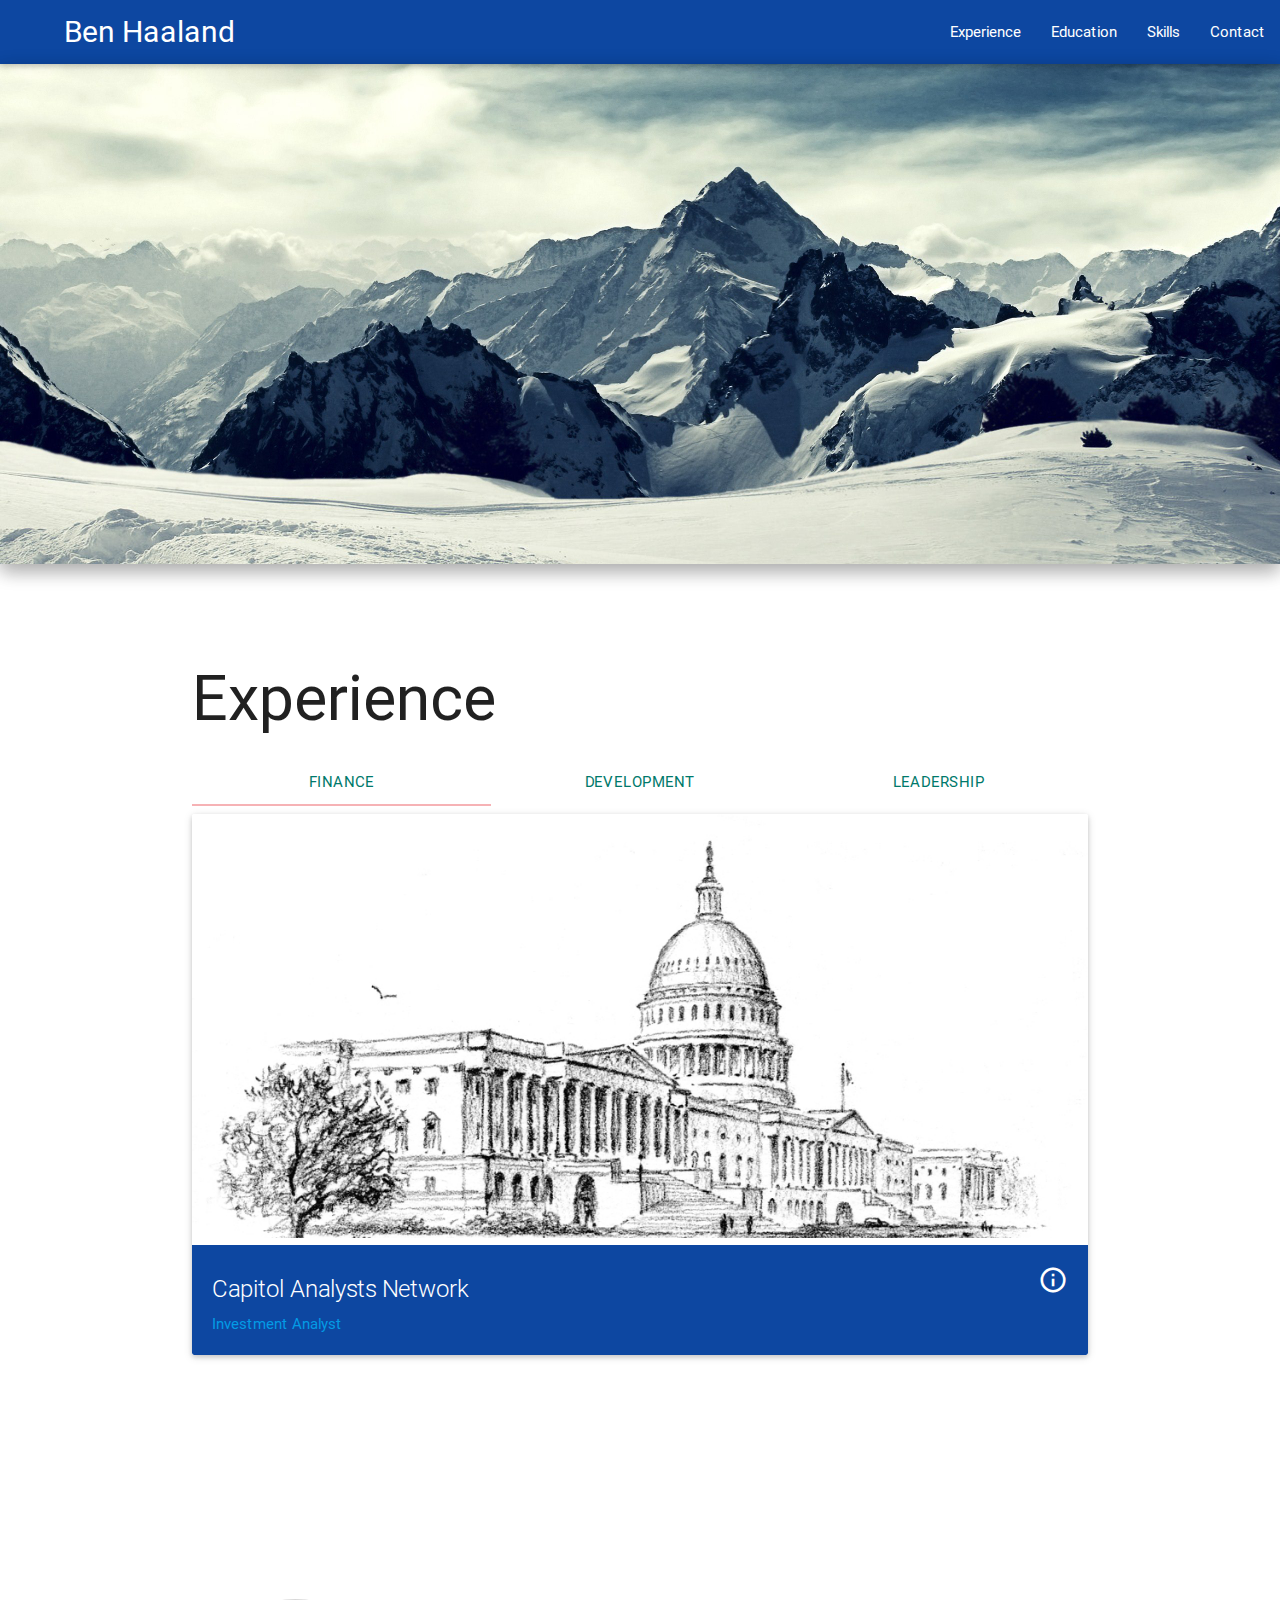
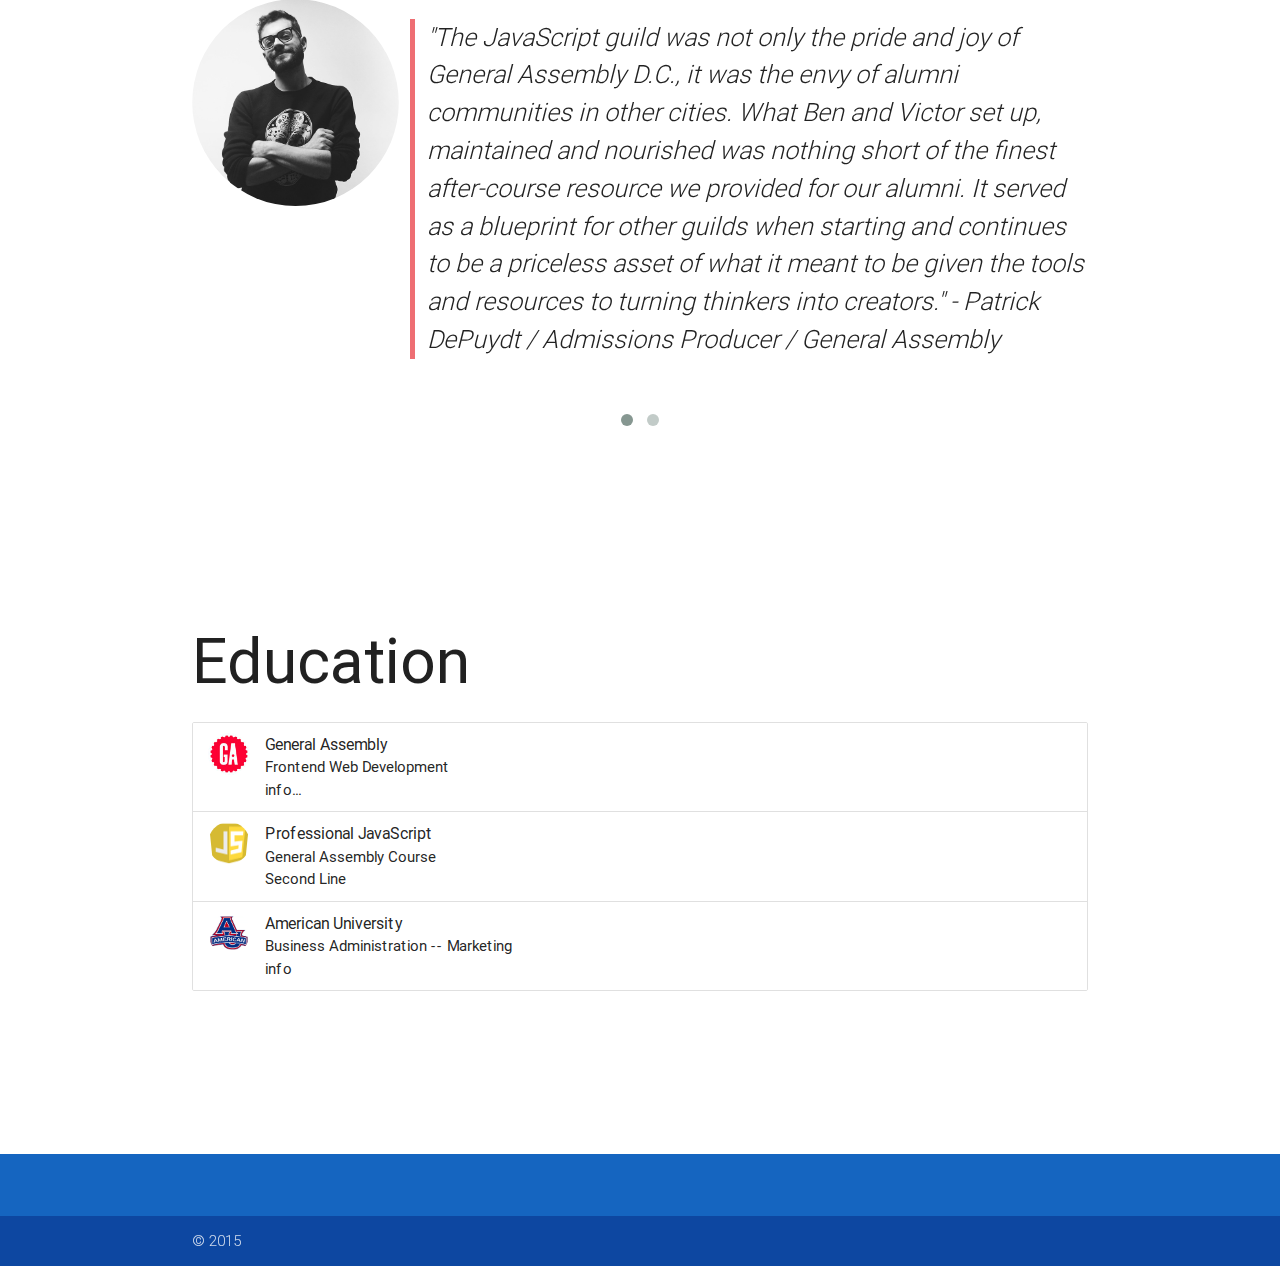
==== index.html @ b1f035a8 "first commit" ====
<!DOCTYPE html>
<!DOCTYPE html>
<html lang="en">
    <head>
        <meta http-equiv="Content-Type" content="text/html; charset=UTF-8"/>
        <meta name="viewport" content="width=device-width, initial-scale=1, maximum-scale=1.0, user-scalable=no"/>
        <title>Ben Haaland</title>

        <!-- CSS -->
        <link href="https://fonts.googleapis.com/icon?family=Material+Icons" rel="stylesheet">
        <link href="css/materialize.css" type="text/css" rel="stylesheet" media="screen,projection"/>
        <link href="css/main.css" type="text/css" rel="stylesheet"/>
        <link rel="stylesheet" href="css/owl.theme.css"/>
        <link rel="stylesheet" href="css/owl.carousel.css"/>

        <!-- Google Icons -->
        <link href="https://fonts.googleapis.com/icon?family=Material+Icons" rel="stylesheet">
        <link rel="stylesheet" href="http://code.ionicframework.com/ionicons/2.0.1/css/ionicons.min.css"/>
    </head>
    <body>

        <!--------------------------->
        <!-- Navigation and Banner -->
        <!--------------------------->

        <nav>
            <div class="nav-wrapper blue darken-4">
                <a href="#!" class="brand-logo"><a href="#footer" class="bh-logo">Ben Haaland</a></a>
                <a href="#" data-activates="mobile-demo" class="button-collapse"><i class="material-icons">menu</i></a>
                <ul class="right hide-on-med-and-down">
                    <li><a href="#first-section">Experience</a></li>
                    <li><a href="#second-section">Education</a></li>
                    <li><a href="#">Skills</a></li>
                    <li><a href="#footer">Contact</a></li>
                </ul>
                <ul class="side-nav" id="mobile-demo">
                    <li><a href="#first-section">Experience</a></li>
                    <li><a href="#second-section">Education</a></li>
                    <li><a href="#">Skills</a></li>
                    <li><a href="#footer">Contact</a></li>
                </ul>
            </div>
        </nav>

        <header>
            <div class="parallax-container top-banner z-depth-2">
                <div class="parallax">
                    <img class="responsive-img" src="img/mountain.jpg">
                </div>
            </div>
        </header>

        <section class="sectional-styles">
            <div class="container">


                <!---------------------------->
                <!-- Tabs of Job Experience -->
                <!---------------------------->


                <h1 class="col s12 first-section section-header" id="first-section">Experience &nbsp<i class="icon ion-settings"></i></h1>
                <div class="row">
                    <div class="col s12">
                        <ul class="tabs">
                            <li class="tab col s4 active">  <a class="teal-text text-darken-2" href="#test1">Finance</a>      </li>
                            <li class="tab col s4">         <a class="teal-text text-darken-2" href="#test2">Development</a>  </li>
                            <li class="tab col s4">         <a class="teal-text text-darken-2" href="#test3">Leadership</a>   </li>
                        </ul>
                    </div>


                    <!------------------------------>
                    <!-- Capitol Analysts Network -->
                    <!------------------------------>


                    <div id="test1" class="col s12">
                        <div class="row">
                            <div class="col s12 banner">
                                <div class="card hoverable">
                                    <div class="card-image waves-effect waves-block waves-light card-image-1">
                                        <img class="activator" src="img/capitol.jpg">
                                    </div>
                                    <div class="card-content blue darken-4">
                                        <span class="card-title activator white-text" text-darken-4">Capitol Analysts Network<i class="small material-icons right">info_outline</i></span>
                                        <p><a href="#">Investment Analyst</a></p>
                                    </div>
                                    <div class="card-reveal">
                                        <span class="card-title grey-text text-darken-4">2011-Present<i class="material-icons right">close</i></span>
                                        <p>Here is some more information about this product that is only revealed once clicked on.</p>
                                    </div>
                                </div>
                            </div>
                        </div>
                    </div>


                    <!---------------------->
                    <!-- Javascript Guild -->
                    <!---------------------->


                    <div id="test2" class="col s12">
                        <div class="row">
                            <div class="col s12 m6 l6 banner">
                                <div class="card hoverable">
                                    <div class="card-image waves-effect waves-block waves-light card-image-1-3">
                                        <img class="activator" src="img/jsguild.jpg">
                                    </div>
                                    <div class="card-content blue darken-4">
                                        <span class="card-title activator white-text" text-darken-4">Javascript Guild<i class="small material-icons right">info_outline</i></span>
                                        <p><a href="#">Co-Founder</a></p>
                                    </div>
                                    <div class="card-reveal">
                                        <span class="card-title grey-text text-darken-4">2011-Present<i class="material-icons right">close</i></span>
                                        <p>Here is some more information about this product that is only revealed once clicked on.</p>
                                    </div>
                                </div>
                            </div>


                            <!----------------------->
                            <!-- District Dwelling -->
                            <!----------------------->


                            <div class="col s12 m6 l6 banner">
                                <div class="card hoverable">
                                    <div class="card-image waves-effect waves-block waves-light card-image-1-3">
                                        <img class="activator" src="img/districtdwelling.png">
                                    </div>
                                    <div class="card-content blue darken-4">
                                        <span class="card-title activator white-text" text-darken-4">District Dwelling<i class="small material-icons right">info_outline</i></span>
                                        <p><a href="#">Developer</a></p>
                                    </div>
                                    <div class="card-reveal">
                                        <span class="card-title grey-text text-darken-4">January-Present<i class="material-icons right">close</i></span>
                                        <p>Here is some more information about this product that is only revealed once clicked on.</p>
                                    </div>
                                </div>
                            </div>
                        </div>
                    </div>


                    <!------------------------->
                    <!-- American University -->
                    <!------------------------->


                    <div id="test3" class="col s12">
                        <div class="row">
                            <div class="col s12 m6 l4 banner">
                                <div class="card hoverable">
                                    <div class="card-image waves-effect waves-block waves-light card-image-1-3">
                                        <img class="activator" src="img/AUlogo.png">
                                    </div>
                                    <div class="card-content blue darken-4">
                                        <span class="card-title activator white-text" text-darken-4">American University<i class="small material-icons right">info_outline</i></span>
                                        <p><a href="#">Orientation Leader</a></p>
                                    </div>
                                    <div class="card-reveal">
                                        <span class="card-title grey-text text-darken-4">2011-Present<i class="material-icons right">close</i></span>
                                        <p>Here is some more information about this product that is only revealed once clicked on.</p>
                                    </div>
                                </div>
                            </div>
                        </div>
                    </div>
                </div>
            </div>
        </section>


        <!------------------------>
        <!--Testimonials section-->
        <!------------------------>


        <section class="sectional-styles" id="quotes">
            <div class="container quote-slider valign-wrapper">
                <div id="owl-example" class="owl-carousel quote valign">
                    <div class="row">
                        <img src="img/pat.jpg" alt="picture of pat" class="circle col s3"/>
                        <blockquote class="flow-text col s9">"The JavaScript guild was not only the pride and joy of General Assembly D.C., it was the envy of alumni communities in other cities. What Ben and Victor set up, maintained and nourished was nothing short of the finest after-course resource we provided for our alumni. It served as a blueprint for other guilds when starting and continues to be a priceless asset of what it meant to be given the tools and resources to turning thinkers into creators." - Patrick DePuydt / Admissions Producer / General Assembly</blockquote>
                    </div>
                    <div class="row">
                        <img src="img/pat.jpg" alt="picture of quote" class="circle col s3"/>
                        <blockquote class="flow-text col s9">"Lorem ipsum dolor sit amet, consectetur adipisicing elit. Accusamus architecto at culpa delectus dignissimos error expedita facilis, iusto, laborum nihil possimus quibusdam repellendus suscipit? Beatae doloribus expedita impedit obcaecati repellendus." - Patrick DePuydt / Admissions Producer / General Assembly</blockquote>
                    </div>
                </div>
            </div>
        </section>


        <!--------------------->
        <!--Education Section-->
        <!--------------------->


        <section class="sectional-styles">
            <div class="container">
                <h1 class="col s12 second-section section-header" id="second-section">Education &nbsp<i class="icon ion-university"></i></h1>
                <ul class="collection">
                    <li class="collection-item avatar">
                        <img src="img/ga.jpg" alt="general assembly logo" class="circle">
                        <span class="title">General Assembly</span>
                        <p>Frontend Web Development <br>
                            info...
                        </p>
                    </li>

                    <li class="collection-item avatar">
                        <img src="img/js.jpeg" alt="javascript logo" class="circle"/>
                        <span class="title">Professional JavaScript</span>
                        <p>General Assembly Course <br>
                            Second Line
                        </p>
                    </li>

                    <li class="collection-item avatar">
                        <img src="img/au.jpg" alt="american university logo" class="circle"/>
                        <span class="title">American University</span>
                        <p>Business Administration -- Marketing <br>
                            info
                        </p>
                    </li>
                </ul>
            </div>
        </section>


        <!------------------>
        <!--Footer Section-->
        <!------------------>


        <footer class="page-footer blue darken-3" id="footer">
            <div class="container">
                <div class="row center center-align">
                    <h3><a class="col s3 grey-text text-lighten-3" href="https://twitter.com/1030club"><i class="icon social-icon ion-social-twitter"></i></a></h3>
                    <h3><a class="col s3 grey-text text-lighten-3" href="https://github.com/The1030Club"><i class="icon social-icon ion-social-github"></i></a></h3>
                    <h3><a class="col s3 grey-text text-lighten-3" href="https://www.linkedin.com/pub/benjamin-haaland/1b/1b3/614"><i class="icon social-icon ion-social-linkedin-outline"></i></a></h3>
                    <h3><a class="col s3 grey-text text-lighten-3" href=""><i class="icon social-icon ion-ios-email"></i></a></h3>
                </div>
            </div>
            <div class="footer-copyright blue darken-4">
                <div class="container">
                    © 2015
                </div>
            </div>
        </footer>


        <!--  Scripts-->
        <script src="https://code.jquery.com/jquery-2.1.1.min.js"></script>
        <script src="js/materialize.js"></script>
        <script src="js/owl.carousel.js"></script>
        <script src="js/main.js"></script>

    </body>
</html>
---- css/main.css ----
.bottom {
    margin-top: 400px;
}

.parallax-container {
    height: 500px;
}

.sectional-styles {
    padding-bottom: 10%;
    border-bottom: 1px solid black 80%;
}

.card {
    margin-bottom: 5%;
}

.first-section {
    margin-top: 100px;
}

.social-icon {
    height: 100px;
}

.bh-logo {
    font-size: 2rem;
    padding: 0 0 0 5%;
}

.quote-slider {
    height: 500px;
    font-style: italic;
}

.section-header {

}
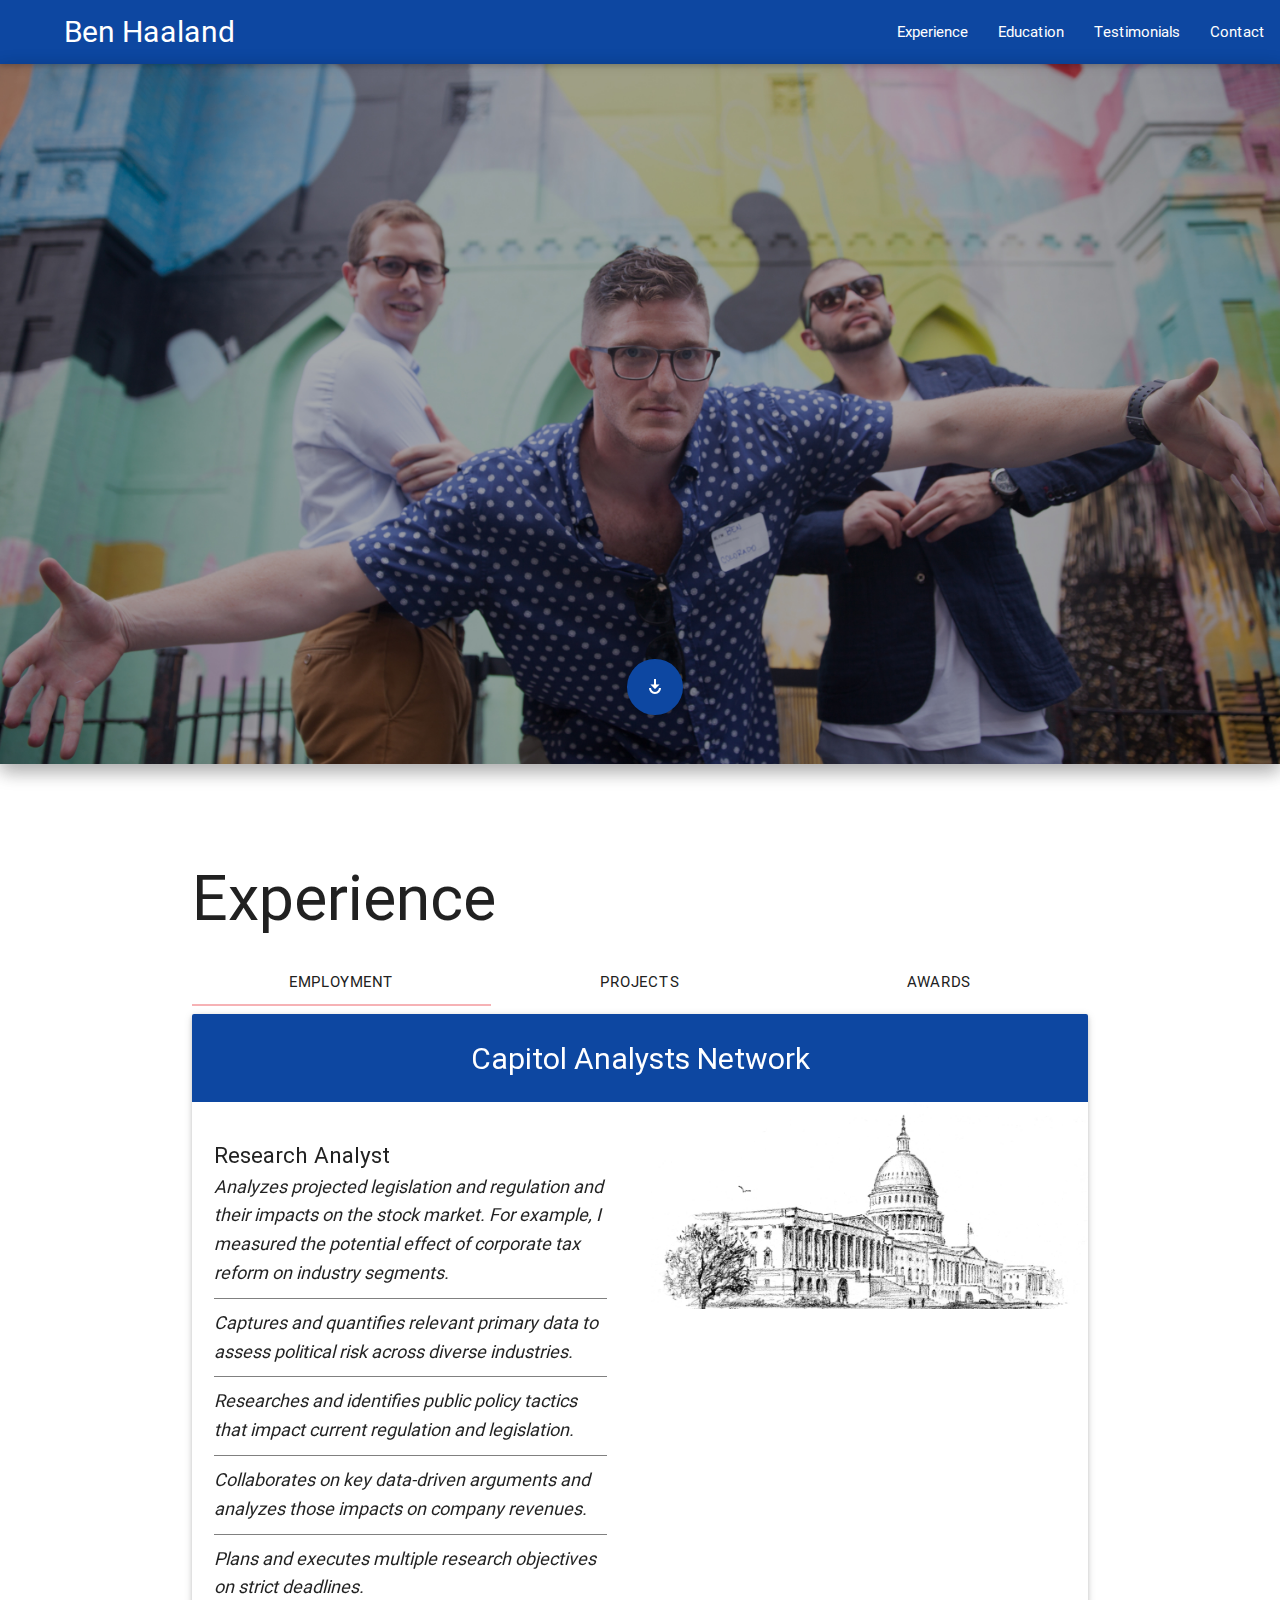
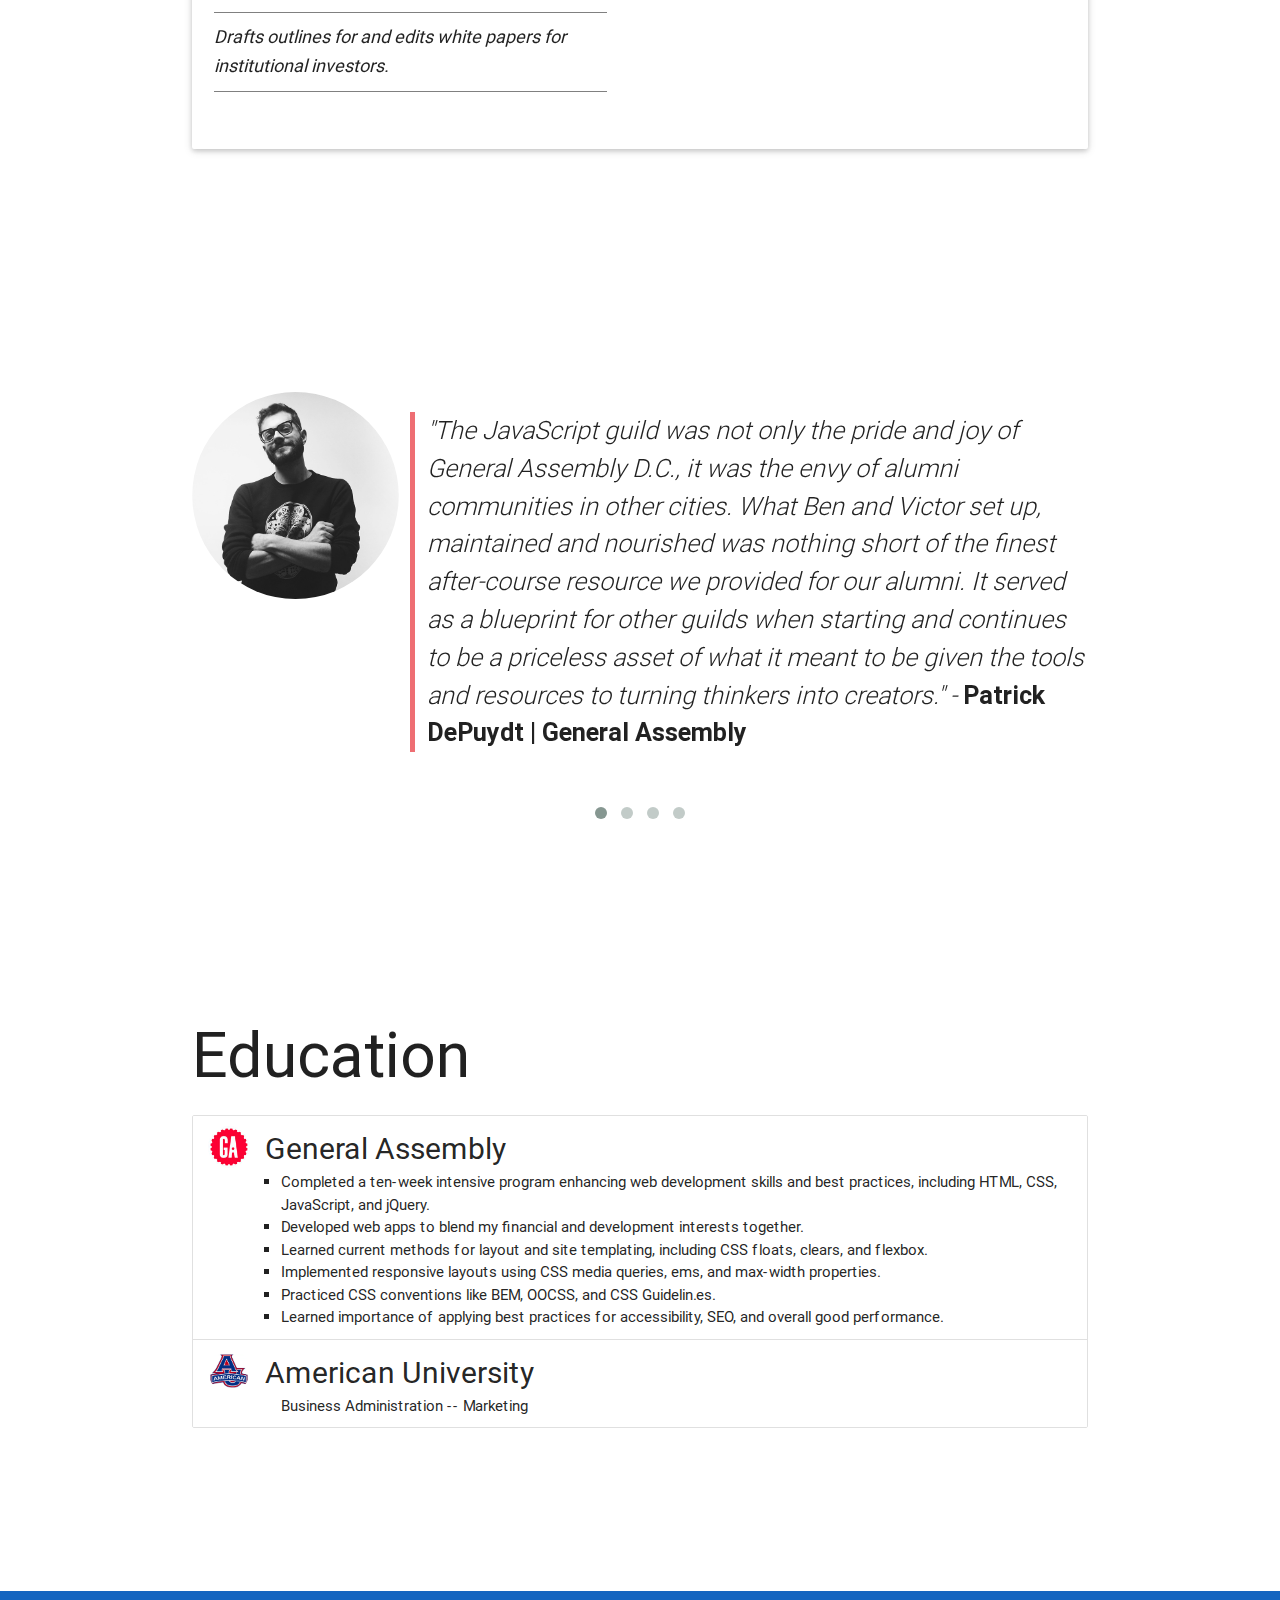
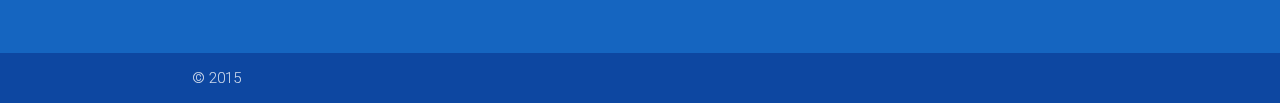
==== commit e32bf736: "adding resume HTML and some style changes" ====
--- a/index.html
+++ b/index.html
@@ -30,13 +30,13 @@
                 <ul class="right hide-on-med-and-down">
                     <li><a href="#first-section">Experience</a></li>
                     <li><a href="#second-section">Education</a></li>
-                    <li><a href="#">Skills</a></li>
+                    <li><a href="#third-section">Testimonials</a></li>
                     <li><a href="#footer">Contact</a></li>
                 </ul>
                 <ul class="side-nav" id="mobile-demo">
                     <li><a href="#first-section">Experience</a></li>
                     <li><a href="#second-section">Education</a></li>
-                    <li><a href="#">Skills</a></li>
+                    <li><a href="#third-section">Testimonials</a></li>
                     <li><a href="#footer">Contact</a></li>
                 </ul>
             </div>
@@ -45,7 +45,8 @@
         <header>
             <div class="parallax-container top-banner z-depth-2">
                 <div class="parallax">
-                    <img class="responsive-img" src="img/mountain.jpg">
+                    <img class="responsive-img-header" src="img/beastyboys.jpg">
+                    <a class="btn-floating btn-large waves-effect waves-light blue darken-4 down-arrow-btn"><i class="material-icons">play_for_work</i></a>
                 </div>
             </div>
         </header>
@@ -63,111 +64,124 @@
                 <div class="row">
                     <div class="col s12">
                         <ul class="tabs">
-                            <li class="tab col s4 active">  <a class="teal-text text-darken-2" href="#test1">Finance</a>      </li>
-                            <li class="tab col s4">         <a class="teal-text text-darken-2" href="#test2">Development</a>  </li>
-                            <li class="tab col s4">         <a class="teal-text text-darken-2" href="#test3">Leadership</a>   </li>
+                            <li class="tab col s4 active">  <a class="grey-text text-darken-4" href="#test1">Employment</a></li>
+                            <li class="tab col s4">         <a class="grey-text text-darken-4" href="#test2">Projects</a></li>
+                            <li class="tab col s4">         <a class="grey-text text-darken-4" href="#test3">Awards</a></li>
                         </ul>
                     </div>
 
 
-                    <!------------------------------>
-                    <!-- Capitol Analysts Network -->
-                    <!------------------------------>
+                    <!--&lt;!&ndash;--------------------------&ndash;&gt;-->
+                    <!--&lt;!&ndash; Capitol Analysts Network &ndash;&gt;-->
+                    <!--&lt;!&ndash;--------------------------&ndash;&gt;-->
 
 
                     <div id="test1" class="col s12">
                         <div class="row">
                             <div class="col s12 banner">
                                 <div class="card hoverable">
-                                    <div class="card-image waves-effect waves-block waves-light card-image-1">
-                                        <img class="activator" src="img/capitol.jpg">
-                                    </div>
-                                    <div class="card-content blue darken-4">
-                                        <span class="card-title activator white-text" text-darken-4">Capitol Analysts Network<i class="small material-icons right">info_outline</i></span>
-                                        <p><a href="#">Investment Analyst</a></p>
-                                    </div>
-                                    <div class="card-reveal">
-                                        <span class="card-title grey-text text-darken-4">2011-Present<i class="material-icons right">close</i></span>
-                                        <p>Here is some more information about this product that is only revealed once clicked on.</p>
-                                    </div>
-                                </div>
-                            </div>
-                        </div>
-                    </div>
-
-
-                    <!---------------------->
-                    <!-- Javascript Guild -->
-                    <!---------------------->
+                                    <div class="row">
+                                        <h1 class="s12 center-align job-workplace blue darken-4 white-text">Capitol Analysts Network</h1>
+                                        <div class="col s12 m6">
+                                            <ul class="job-task-list">
+                                                <li class="job-title">Research Analyst</li>
+                                                <li class="job-tasks">Analyzes projected legislation and regulation and their impacts on the stock market. For example, I measured the potential effect of corporate tax reform on industry segments.</li>
+                                                <li class="job-tasks">Captures and quantifies relevant primary data to assess political risk across diverse industries.</li>
+                                                <li class="job-tasks">Researches and identifies public policy tactics that impact current regulation and legislation.</li>
+                                                <li class="job-tasks">Collaborates on key data-driven arguments and analyzes those impacts on company revenues.</li>
+                                                <li class="job-tasks">Plans and executes multiple research objectives on strict deadlines.</li>
+                                                <li class="job-tasks">Drafts outlines for and edits white papers for institutional investors.</li>
+                                            </ul>
+                                        </div>
+                                        <img src="img/capitol.jpg" alt="US Capitol" class="col s12 m6 responsive-img"/>
+                                    </div>
+                                </div>
+                            </div>
+                        </div>
+                    </div>
+
+
+                    <!--&lt;!&ndash;------------------&ndash;&gt;-->
+                    <!--&lt;!&ndash; Javascript Guild &ndash;&gt;-->
+                    <!--&lt;!&ndash;------------------&ndash;&gt;-->
 
 
                     <div id="test2" class="col s12">
                         <div class="row">
-                            <div class="col s12 m6 l6 banner">
-                                <div class="card hoverable">
-                                    <div class="card-image waves-effect waves-block waves-light card-image-1-3">
-                                        <img class="activator" src="img/jsguild.jpg">
-                                    </div>
-                                    <div class="card-content blue darken-4">
-                                        <span class="card-title activator white-text" text-darken-4">Javascript Guild<i class="small material-icons right">info_outline</i></span>
-                                        <p><a href="#">Co-Founder</a></p>
-                                    </div>
-                                    <div class="card-reveal">
-                                        <span class="card-title grey-text text-darken-4">2011-Present<i class="material-icons right">close</i></span>
-                                        <p>Here is some more information about this product that is only revealed once clicked on.</p>
-                                    </div>
-                                </div>
-                            </div>
-
-
-                            <!----------------------->
-                            <!-- District Dwelling -->
-                            <!----------------------->
-
-
-                            <div class="col s12 m6 l6 banner">
-                                <div class="card hoverable">
-                                    <div class="card-image waves-effect waves-block waves-light card-image-1-3">
-                                        <img class="activator" src="img/districtdwelling.png">
-                                    </div>
-                                    <div class="card-content blue darken-4">
-                                        <span class="card-title activator white-text" text-darken-4">District Dwelling<i class="small material-icons right">info_outline</i></span>
-                                        <p><a href="#">Developer</a></p>
-                                    </div>
-                                    <div class="card-reveal">
-                                        <span class="card-title grey-text text-darken-4">January-Present<i class="material-icons right">close</i></span>
-                                        <p>Here is some more information about this product that is only revealed once clicked on.</p>
-                                    </div>
-                                </div>
-                            </div>
-                        </div>
-                    </div>
-
-
-                    <!------------------------->
-                    <!-- American University -->
-                    <!------------------------->
+                            <div class="col s12 m6 banner">
+                                <div class="card  hoverable">
+                                    <div class="row">
+                                        <h1 class="s12 center-align job-workplace blue darken-4 white-text">JavaScript Guild</h1>
+                                        <div class="col s12">
+                                            <ul class="job-task-list">
+                                                <li class="job-title">Co-Founder</li>
+                                                <li class="job-tasks">Co-founded a JavaScript club to learn JavaScript techniques and best practices.</li>
+                                                <li class="job-tasks">Organizes and communicates curriculum for the group’s meetups.</li>
+                                                <li class="job-tasks">Identifies and facilitates guest speakers including full-time developers from Vox and iStrategyLabs for workshops and tutorials.</li>
+                                                <li class="job-tasks">Secured sponsorship for the club including a workspace, food and beverages.</li>
+                                            </ul>
+                                        </div>
+                                    </div>
+                                </div>
+                            </div>
+
+
+                            <!--&lt;!&ndash;-------------------&ndash;&gt;-->
+                            <!--&lt;!&ndash; District Dwelling &ndash;&gt;-->
+                            <!--&lt;!&ndash;-------------------&ndash;&gt;-->
+
+
+                            <div class="col s12 m6 banner">
+                                <div class="card  hoverable">
+                                    <div class="row">
+                                        <h1 class="s12 center-align job-workplace blue darken-4 white-text">Developer</h1>
+                                        <div class="col s12">
+                                            <ul class="job-task-list">
+                                                <li class="job-title">Freelance</li>
+                                                <li class="job-tasks">Developing a platform for a home health application,<a href="https://districtdwelling.com">&nbsp;District Dwelling</a>.</li>
+                                                <li class="job-tasks">Developing a web application for a beer delivery service, <a href="https://beersherpa.co">&nbsp;Beer Sherpa.</a></li>
+                                                <li class="job-tasks">Finished multiple static sites for clients across multiple industries.</li>
+                                            </ul>
+                                        </div>
+                                    </div>
+                                </div>
+                            </div>
+                        </div>
+                    </div>
+
+
+                    <!--&lt;!&ndash;---------------------&ndash;&gt;-->
+                    <!--&lt;!&ndash; American University &ndash;&gt;-->
+                    <!--&lt;!&ndash;---------------------&ndash;&gt;-->
 
 
                     <div id="test3" class="col s12">
-                        <div class="row">
-                            <div class="col s12 m6 l4 banner">
-                                <div class="card hoverable">
-                                    <div class="card-image waves-effect waves-block waves-light card-image-1-3">
-                                        <img class="activator" src="img/AUlogo.png">
-                                    </div>
-                                    <div class="card-content blue darken-4">
-                                        <span class="card-title activator white-text" text-darken-4">American University<i class="small material-icons right">info_outline</i></span>
-                                        <p><a href="#">Orientation Leader</a></p>
-                                    </div>
-                                    <div class="card-reveal">
-                                        <span class="card-title grey-text text-darken-4">2011-Present<i class="material-icons right">close</i></span>
-                                        <p>Here is some more information about this product that is only revealed once clicked on.</p>
-                                    </div>
-                                </div>
-                            </div>
-                        </div>
-                    </div>
+                        <div class="col s12 m6 banner">
+                            <div class="card  hoverable">
+                                <div class="row">
+                                    <h1 class="s12 center-align job-workplace blue darken-4 white-text">Graduation Speaker</h1>
+                                    <div class="col s12">
+                                        <ul class="job-task-list">
+                                            <li class="job-title">General Assembly</li>
+                                            <li class="job-tasks">Spoke with my JavaScript Guild co-founder, Victor Salcedo, on how giving back to a community can inspire personal growth.</li>
+                                        </ul>
+                                    </div>
+                                </div>
+                            </div>
+                        </div>
+                        <div class="col s12 m6 banner">
+                            <div class="card  hoverable">
+                                <div class="row">
+                                    <h1 class="s12 center-align job-workplace blue darken-4 white-text">Hackathon Winner</h1>
+                                    <div class="col s12">
+                                        <ul class="job-task-list">
+                                            <li class="job-title">General Assembly</li>
+                                            <li class="job-tasks">Served as front-end lead on winning team and built rapid HTML prototype of team’s site project.</li>
+                                        </ul>
+                                    </div>
+                                </div>
+                            </div>
+                        </div>
                 </div>
             </div>
         </section>
@@ -179,20 +193,28 @@
 
 
         <section class="sectional-styles" id="quotes">
-            <div class="container quote-slider valign-wrapper">
+            <div class="container quote-slider valign-wrapper" id="third-section">
                 <div id="owl-example" class="owl-carousel quote valign">
                     <div class="row">
                         <img src="img/pat.jpg" alt="picture of pat" class="circle col s3"/>
-                        <blockquote class="flow-text col s9">"The JavaScript guild was not only the pride and joy of General Assembly D.C., it was the envy of alumni communities in other cities. What Ben and Victor set up, maintained and nourished was nothing short of the finest after-course resource we provided for our alumni. It served as a blueprint for other guilds when starting and continues to be a priceless asset of what it meant to be given the tools and resources to turning thinkers into creators." - Patrick DePuydt / Admissions Producer / General Assembly</blockquote>
-                    </div>
-                    <div class="row">
-                        <img src="img/pat.jpg" alt="picture of quote" class="circle col s3"/>
-                        <blockquote class="flow-text col s9">"Lorem ipsum dolor sit amet, consectetur adipisicing elit. Accusamus architecto at culpa delectus dignissimos error expedita facilis, iusto, laborum nihil possimus quibusdam repellendus suscipit? Beatae doloribus expedita impedit obcaecati repellendus." - Patrick DePuydt / Admissions Producer / General Assembly</blockquote>
-                    </div>
+                        <blockquote class="flow-text col s9">"The JavaScript guild was not only the pride and joy of General Assembly D.C., it was the envy of alumni communities in other cities. What Ben and Victor set up, maintained and nourished was nothing short of the finest after-course resource we provided for our alumni. It served as a blueprint for other guilds when starting and continues to be a priceless asset of what it meant to be given the tools and resources to turning thinkers into creators." - <span class="quote-author">Patrick DePuydt | General Assembly</span></blockquote>
+                    </div>
+                    <div class="row">
+                        <img src="img/courtney.png" alt="picture of quote" class="circle col s3"/>
+                        <blockquote class="flow-text col s9">"Ben has an intellectual hunger of a bear and the demeanor and intelligence of a Buddhist owl. His work ethic, curiosity and ability to learn quickly gives him a big advantage over most people. Ben is always quick to step up and take a larger role when needed and has proved to be a thoughtful and inclusive leader." - <span class="quote-author">Courtney Baker | District Dwelling</span></blockquote>
+                    </div>
+                    <div class="row">
+                        <img src="img/william.png" alt="picture of quote" class="circle col s3"/>
+                        <blockquote class="flow-text col s9">"Ben's intelligence, enthusiasm and uplifting demeanor make him an invaluable asset to any team. He maintains an extraordinarily high standard for quality and a perpetual desire to expand his knowledge and improve. With his rare package of skills and desirable personal qualities, working with Ben is productive, innovative and joyful." - <span class="quote-author">William Nutt | briefi.ng</span></blockquote>
+                    </div>
+                    <div class="row">
+                        <img src="img/eve.png" alt="picture of quote" class="circle col s3"/>
+                        <blockquote class="flow-text col s9">"I really enjoy working with Ben:  he is energetic, cheerful, modest, personable, and a great team player.   Among his "lead from behind" contributions to our firm, he has driven technology and efficiency standards higher, which has enhanced productivity, team engagement and productivity.  Go, Ben!" - <span class="quote-author">Eve Kendall | Capitol Analysts Network</span></blockquote>
+                    </div>
+
                 </div>
             </div>
         </section>
-
 
         <!--------------------->
         <!--Education Section-->
@@ -205,26 +227,23 @@
                 <ul class="collection">
                     <li class="collection-item avatar">
                         <img src="img/ga.jpg" alt="general assembly logo" class="circle">
-                        <span class="title">General Assembly</span>
-                        <p>Frontend Web Development <br>
-                            info...
-                        </p>
+                        <span class="education-sponsor">General Assembly</span>
+                        <ul class="education-task-list">
+                            <li class="education-task">Completed a ten-week intensive program enhancing web development skills and best practices, including HTML, CSS, JavaScript, and jQuery.</li>
+                            <li class="education-task">Developed web apps to blend my financial and development interests together.</li>
+                            <li class="education-task">Learned current methods for layout and site templating, including CSS floats, clears, and flexbox.</li>
+                            <li class="education-task">Implemented responsive layouts using CSS media queries, ems, and max-width properties.</li>
+                            <li class="education-task">Practiced CSS conventions like BEM, OOCSS, and CSS Guidelin.es.</li>
+                            <li class="education-task">Learned importance of applying best practices for accessibility, SEO, and overall good performance.</li>
+
+                        </ul>
                     </li>
 
-                    <li class="collection-item avatar">
-                        <img src="img/js.jpeg" alt="javascript logo" class="circle"/>
-                        <span class="title">Professional JavaScript</span>
-                        <p>General Assembly Course <br>
-                            Second Line
-                        </p>
-                    </li>
 
                     <li class="collection-item avatar">
                         <img src="img/au.jpg" alt="american university logo" class="circle"/>
-                        <span class="title">American University</span>
-                        <p>Business Administration -- Marketing <br>
-                            info
-                        </p>
+                        <span class="education-sponsor">American University</span>
+                        <p class="education-task-list">Business Administration -- Marketing</p>
                     </li>
                 </ul>
             </div>
--- a/css/main.css
+++ b/css/main.css
@@ -33,7 +33,72 @@
     font-style: italic;
 }
 
-.section-header {
-
+.job-workplace {
+    padding: 3%;
+    margin: 0;
+    font-size: 2rem;
 }
 
+.job-title {
+    font-size: 1.5rem;
+}
+
+.job-tasks {
+    font-size: 1.2rem;
+    border-bottom: 1px solid grey;
+    line-height: 1.6;
+    margin-bottom: 10px;
+    padding-bottom: 10px;
+    font-style: italic;
+}
+
+.job-tasks:last-child {
+    margin-bottom: 0;
+}
+
+.job-task-list {
+    padding: 5%;
+}
+
+.quote-author {
+    font-weight: bold;
+    font-style: normal;
+}
+
+.education-sponsor {
+    font-size: 2rem;
+    line-height: 1.5;
+}
+
+.education-task-list {
+    padding: 0 0 0 2%;
+}
+
+.education-task {
+    list-style-type: square;
+}
+
+.responsive-img-header {
+    height: auto;
+    width: 100%;
+}
+
+@media (min-width: 0px) and (max-width: 800px) {
+    .parallax-container {
+        height: 300px;
+    }
+}
+
+@media (min-width: 1200px) and (max-width: 2200px) {
+    .parallax-container {
+        height: 700px;
+    }
+}
+
+.down-arrow-btn {
+    display: block;
+    position: absolute;
+    margin: 0 49%;
+    bottom: 50px;
+}
+
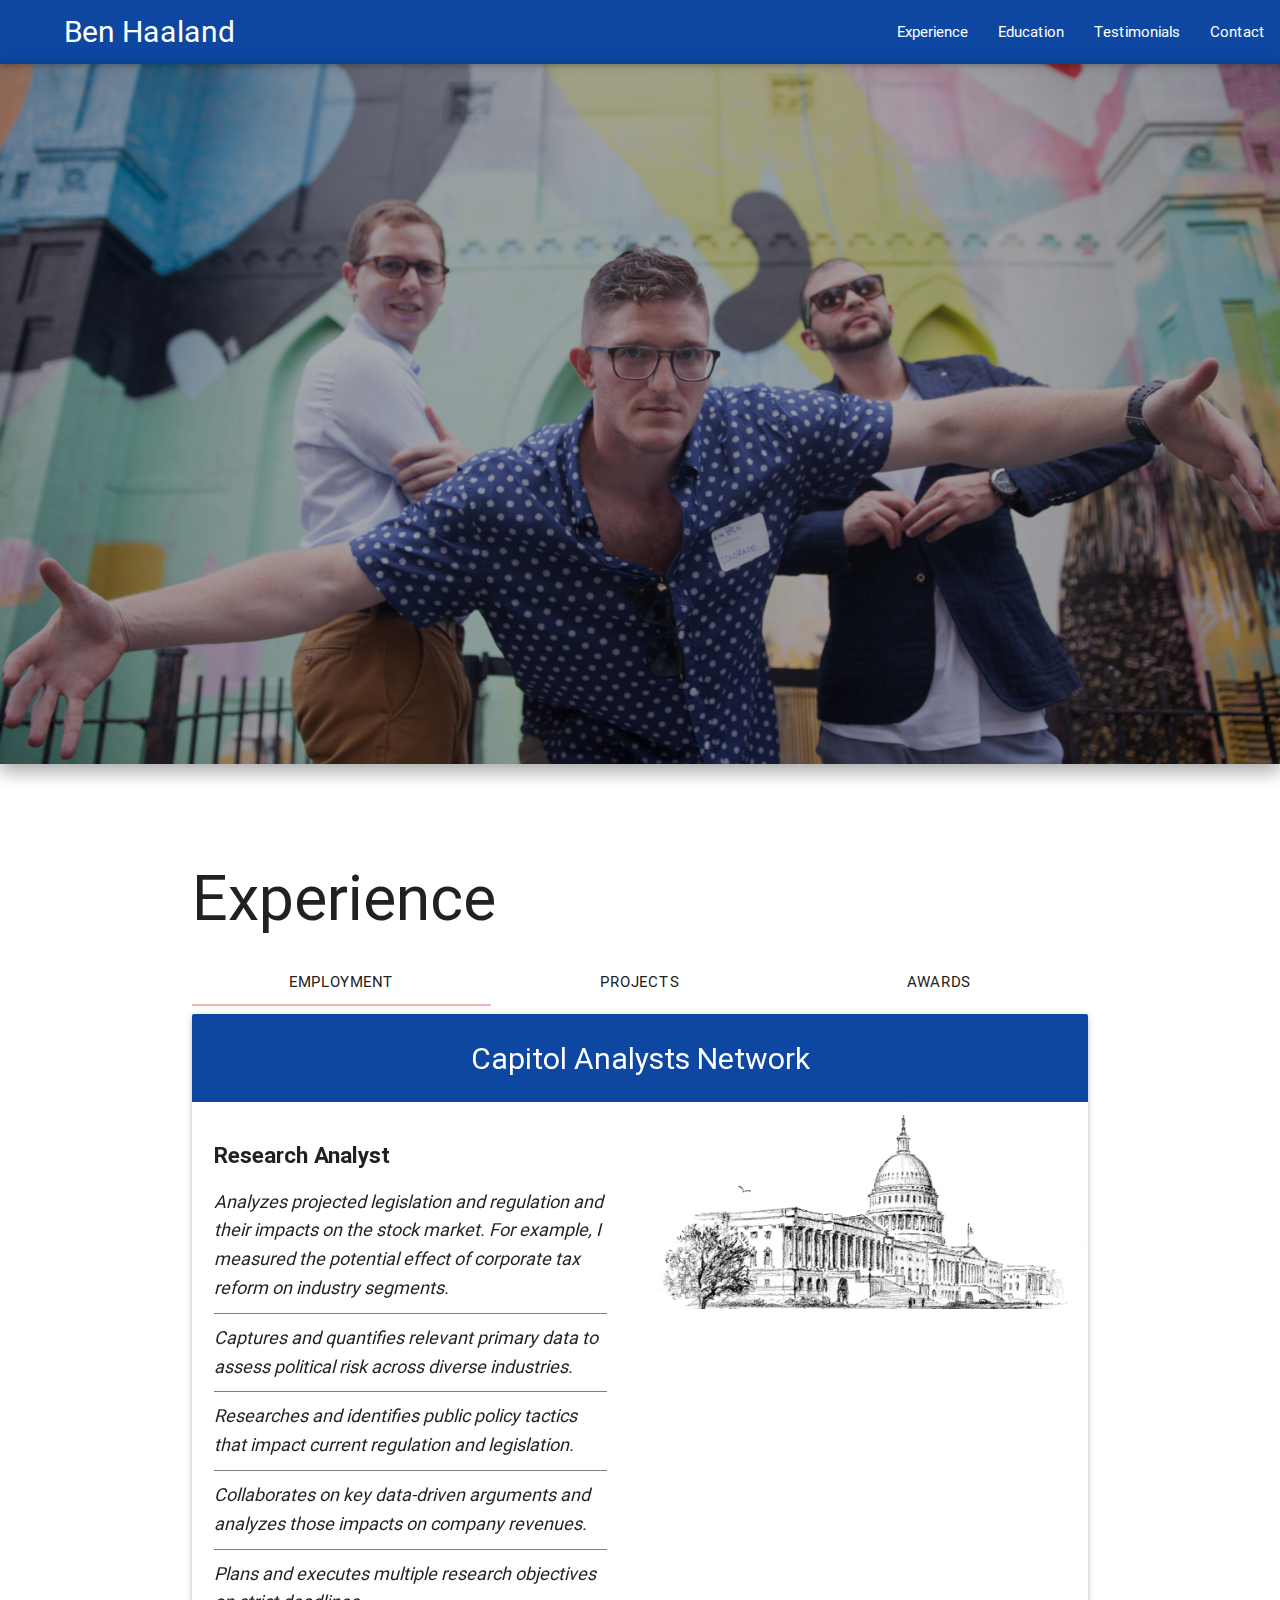
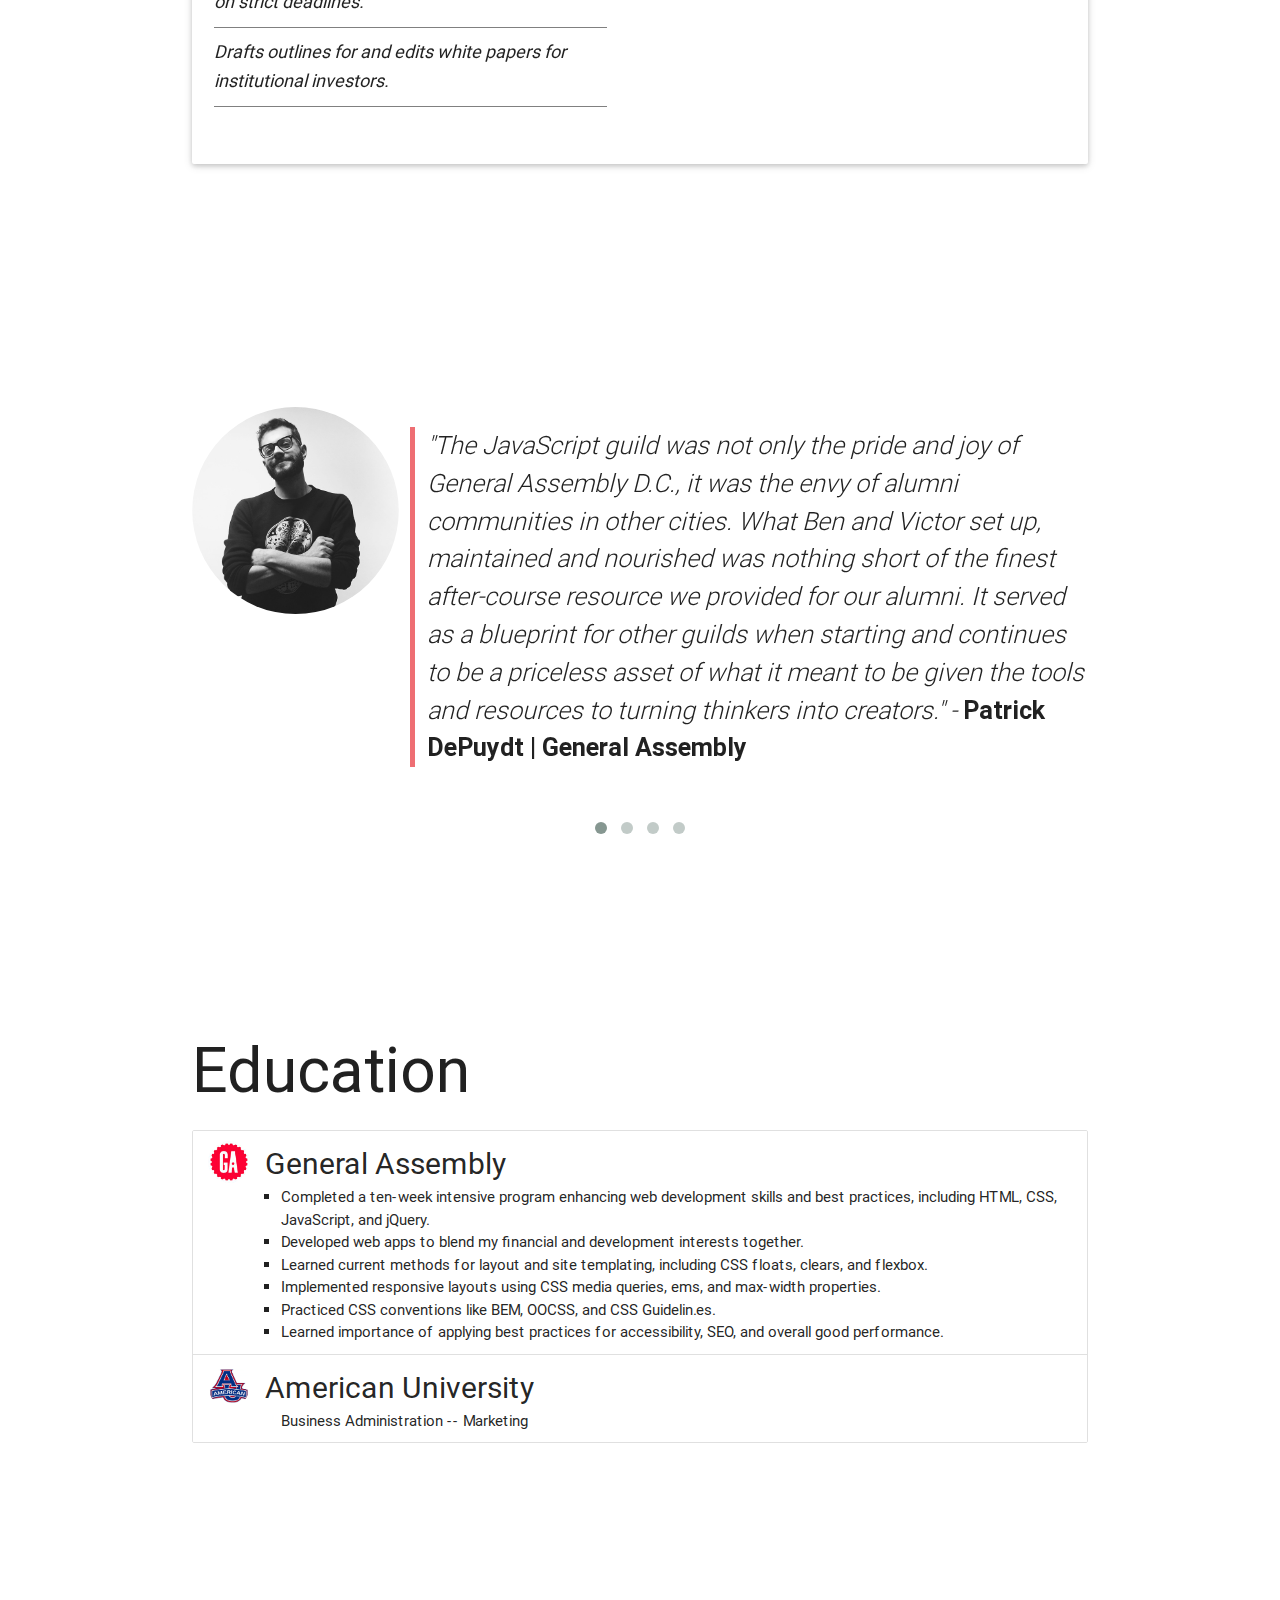
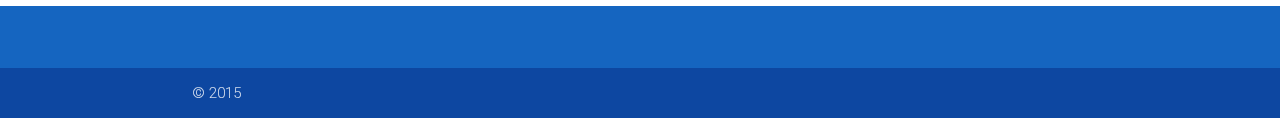
==== commit c859a535: "adding styles to section headers" ====
--- a/index.html
+++ b/index.html
@@ -46,7 +46,6 @@
             <div class="parallax-container top-banner z-depth-2">
                 <div class="parallax">
                     <img class="responsive-img-header" src="img/beastyboys.jpg">
-                    <a class="btn-floating btn-large waves-effect waves-light blue darken-4 down-arrow-btn"><i class="material-icons">play_for_work</i></a>
                 </div>
             </div>
         </header>
@@ -109,7 +108,7 @@
                     <div id="test2" class="col s12">
                         <div class="row">
                             <div class="col s12 m6 banner">
-                                <div class="card  hoverable">
+                                <div class="card hoverable">
                                     <div class="row">
                                         <h1 class="s12 center-align job-workplace blue darken-4 white-text">JavaScript Guild</h1>
                                         <div class="col s12">
@@ -126,9 +125,9 @@
                             </div>
 
 
-                            <!--&lt;!&ndash;-------------------&ndash;&gt;-->
-                            <!--&lt;!&ndash; District Dwelling &ndash;&gt;-->
-                            <!--&lt;!&ndash;-------------------&ndash;&gt;-->
+                            <!--&lt;!&ndash;---------------&ndash;&gt;-->
+                            <!--&lt;!&ndash; Web Developer &ndash;&gt;-->
+                            <!--&lt;!&ndash;---------------&ndash;&gt;-->
 
 
                             <div class="col s12 m6 banner">
@@ -150,9 +149,9 @@
                     </div>
 
 
-                    <!--&lt;!&ndash;---------------------&ndash;&gt;-->
-                    <!--&lt;!&ndash; American University &ndash;&gt;-->
-                    <!--&lt;!&ndash;---------------------&ndash;&gt;-->
+                    <!--&lt;!&ndash;------------&ndash;&gt;-->
+                    <!--&lt;!&ndash;   Awards   &ndash;&gt;-->
+                    <!--&lt;!&ndash;------------&ndash;&gt;-->
 
 
                     <div id="test3" class="col s12">
@@ -235,11 +234,8 @@
                             <li class="education-task">Implemented responsive layouts using CSS media queries, ems, and max-width properties.</li>
                             <li class="education-task">Practiced CSS conventions like BEM, OOCSS, and CSS Guidelin.es.</li>
                             <li class="education-task">Learned importance of applying best practices for accessibility, SEO, and overall good performance.</li>
-
                         </ul>
                     </li>
-
-
                     <li class="collection-item avatar">
                         <img src="img/au.jpg" alt="american university logo" class="circle"/>
                         <span class="education-sponsor">American University</span>
@@ -265,9 +261,7 @@
                 </div>
             </div>
             <div class="footer-copyright blue darken-4">
-                <div class="container">
-                    © 2015
-                </div>
+                <div class="container">© 2015</div>
             </div>
         </footer>
 
--- a/css/main.css
+++ b/css/main.css
@@ -41,6 +41,8 @@
 
 .job-title {
     font-size: 1.5rem;
+    margin-bottom: 15px;
+    font-weight: bold;
 }
 
 .job-tasks {
@@ -95,10 +97,4 @@
     }
 }
 
-.down-arrow-btn {
-    display: block;
-    position: absolute;
-    margin: 0 49%;
-    bottom: 50px;
-}
 
